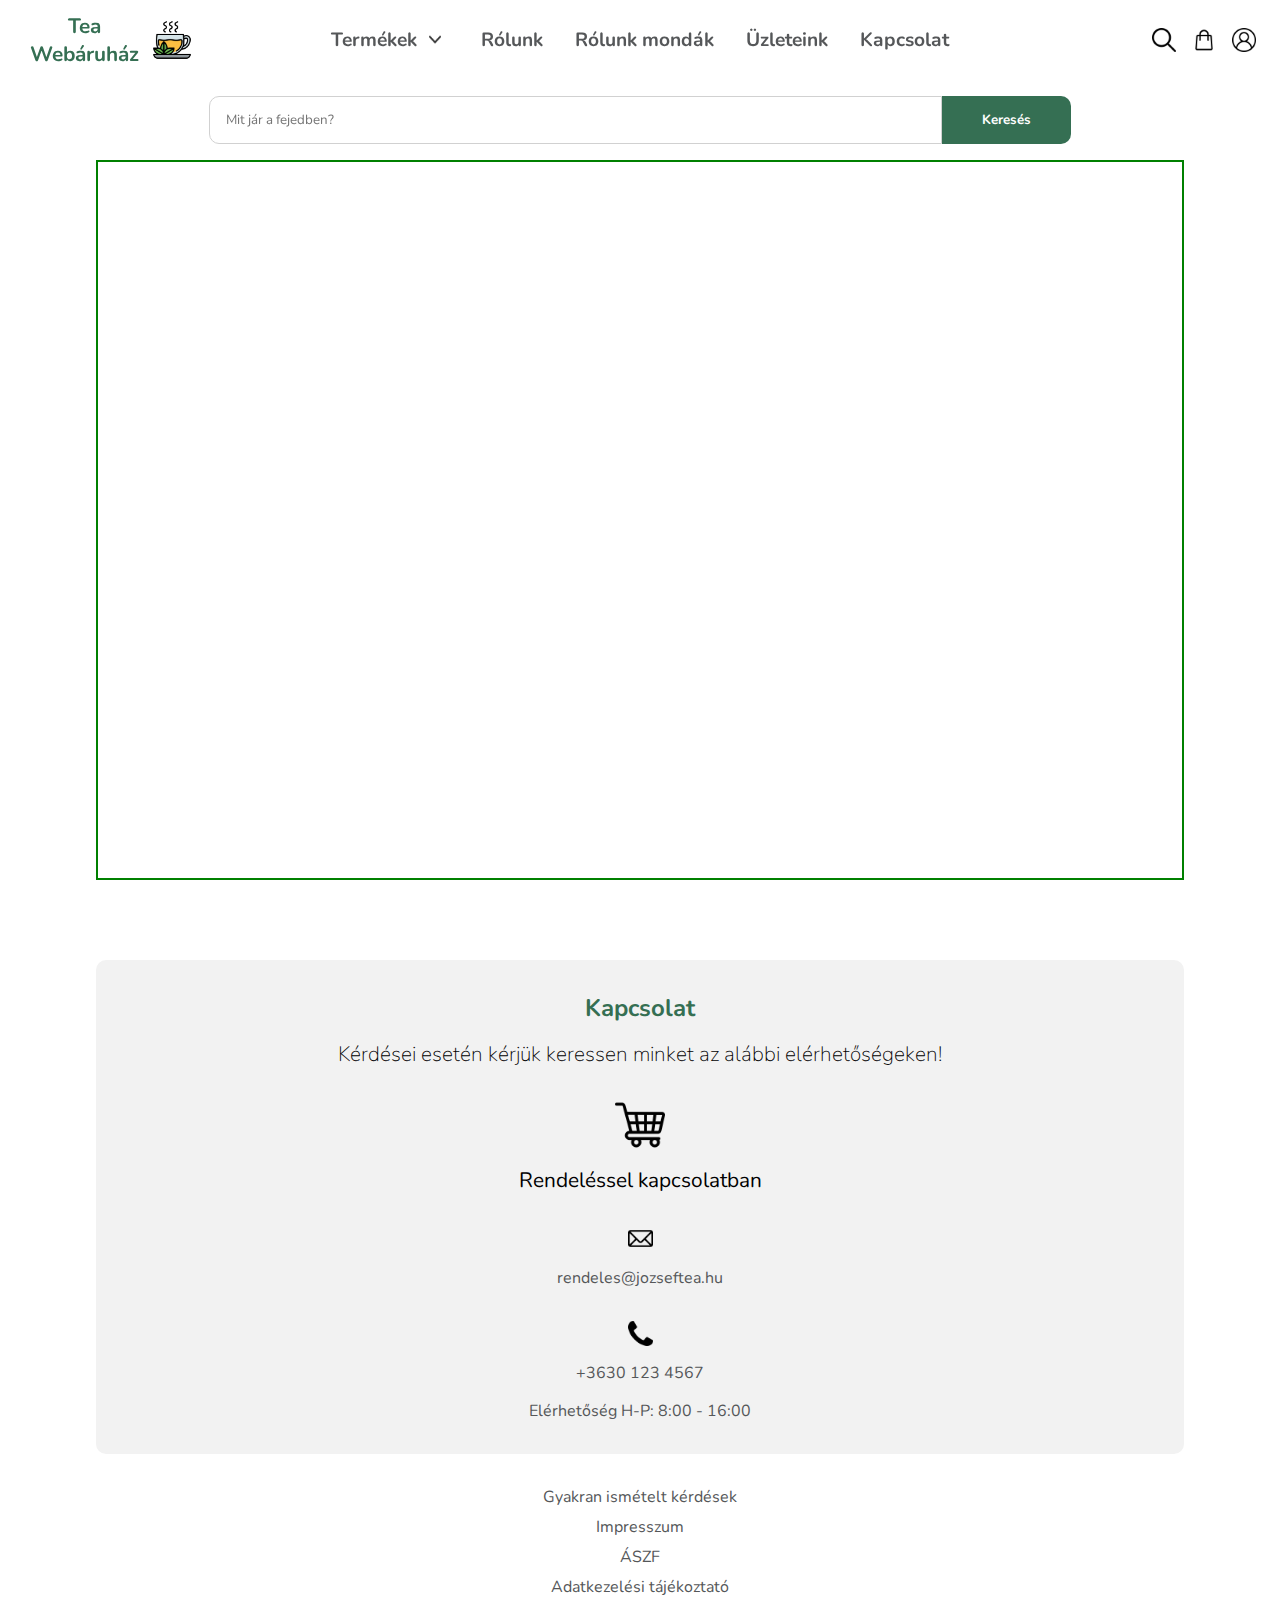
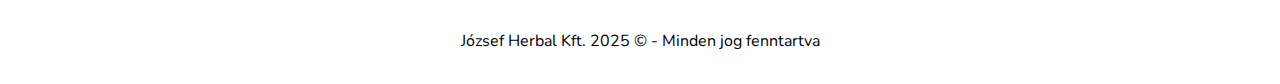
==== product.html @ 887c39f0 "footer.js, product.js header.css, product.css product.html módosítva" ====
<!DOCTYPE html>
<html lang="en">
<head>
    <meta charset="UTF-8">
    <meta name="viewport" content="width=device-width, initial-scale=1.0">
    <title>Product</title>
    <link rel="stylesheet" href="./style/config.css">
    <link rel="stylesheet" href="./style/home/home.css">
    <link rel="stylesheet" href="./style/product.css">
</head>
<body>
    <header id="header">
        <!--NAV BAR begins-->
        <nav class="navbar">    
        </nav>
        <!-- NAV BAR end-->
    </header>

    <section class="product-details">
        </div>
        <div class="actial-image">
        </div>
        <div class="product"></div>
    </section>

    <footer class="footer"></footer>

    <script src="./js/nav.js"></script>
    <script src="./js/footer.js"></script>
    
</body>
</html>
---- style/config.css ----
:root {

--font-color-green: rgb(53,111,83);
--font-color-grey: rgb(85,87,89);
--font-color-darkgrey: rgb(51,51,51);
--font-color-white: rgb(255,255,255);


--background-color-green: rgb(53,111,83);
--background-color-white: rgb(255,255,255);
--background-color-lightgrey: rgb(242,242,242);
--background-color-darkgrey:rgb(51,51,51);
--background-color-vanilia:#fffae6;
--background-color-mobileUnderlay: rgb(0, 0, 0);

}

@font-face {
    font-family: Nunito;
    src: url(../assets/font/Nunito/Nunito-VariableFont_wght.ttf);
}

* {
    margin: 0;
    padding: 0;
    box-sizing: border-box;
    text-decoration: none;
    list-style: none; 
    font-family: Nunito;
    /* user-select: none; */
    text-wrap: pretty;

}

html {
    font-size: 16px;
}

h2 {
    padding: 1rem 0 0 1rem;
    color: var(--font-color-green);
}
---- style/home/home.css ----
@import 'header.css';
@import 'search.css';
@import 'carousel1.css';
@import 'about.css';
@import 'shops.css';
@import 'footer.css';
---- style/product.css ----
@media screen and (min-width: 992px) {
    .product-details {
        width: 85%;
        height: 80vh;
        /* padding: 2rem 0; */
        margin: 5rem auto 3rem;
        border: 2px solid green;
    }
}
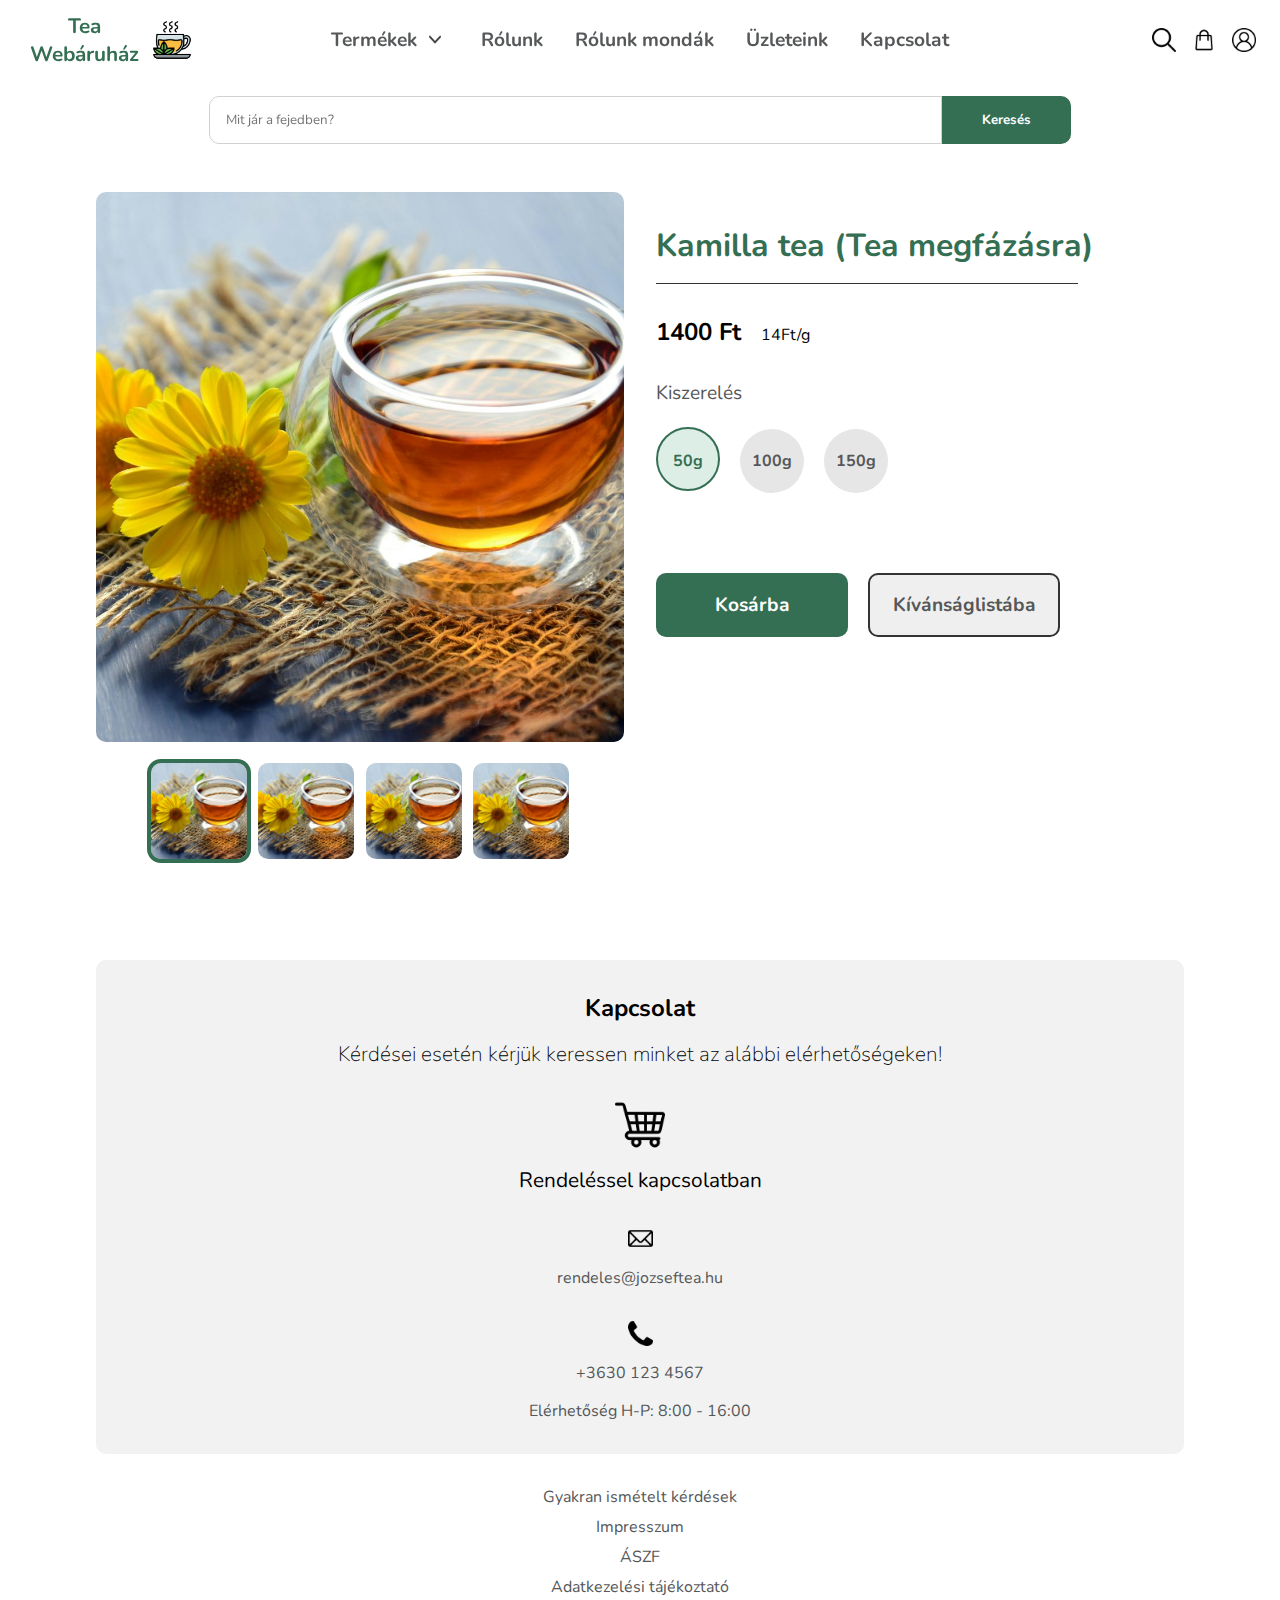
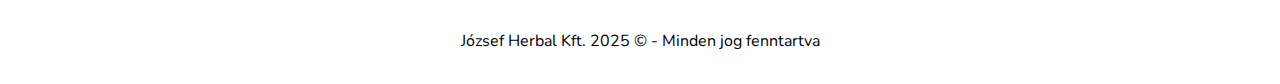
==== commit 0497735a: "product.css elkészült" ====
--- a/product.html
+++ b/product.html
@@ -4,6 +4,7 @@
     <meta charset="UTF-8">
     <meta name="viewport" content="width=device-width, initial-scale=1.0">
     <title>Product</title>
+    <link rel="shortcut icon" href="./assets/icons/leaf.png" type="image/x-icon">
     <link rel="stylesheet" href="./style/config.css">
     <link rel="stylesheet" href="./style/home/home.css">
     <link rel="stylesheet" href="./style/product.css">
@@ -16,11 +17,37 @@
         <!-- NAV BAR end-->
     </header>
 
-    <section class="product-details">
+    <section class="product-details-container">
+        <div class="product-image-container">
+            <img src="./assets/photos/Kamilla_tea.jpg" alt="Kamilla tea">
+            <div class="product-carousel-container">
+                <img src="./assets/photos/Kamilla_tea.jpg" class="active" alt="Kamilla-tea">
+                <img src="./assets/photos/Kamilla_tea.jpg" alt="Kamilla-tea">
+                <img src="./assets/photos/Kamilla_tea.jpg" alt="Kamilla-tea">
+                <img src="./assets/photos/Kamilla_tea.jpg" alt="Kamilla-tea">
+            </div>
         </div>
-        <div class="actial-image">
+        <div class="product-details">
+            <h2>Kamilla tea (Tea megfázásra)</h2>
+            <div class="line"></div>
+            <div class="price-container">
+                <span class="price">1400 Ft</span>
+                <span>14Ft/g</span>
+            </div>
+            <div class="packaging">Kiszerelés</div>
+            <input type="radio" name="weight" value="50g" id="weight-50g" hidden checked>
+            <label for="weight-50g" class="weight-btn check">50g</label>
+            <input type="radio" name="weight" value="100g"  id="weight-100g" hidden>
+            <label for="weight-100g" class="weight-btn">100g</label>
+            <input type="radio" name="weight" value="150g" id="weight-150g" hidden>
+            <label for="weight-150g" class="weight-btn">150g</label>
+            <div class="btn-container">
+                <button class="btn cart-btn">Kosárba</button>
+                <button class="btn wish-btn">Kívánságlistába</button>
+            </div>
         </div>
-        <div class="product"></div>
+
+        
     </section>
 
     <footer class="footer"></footer>
--- a/style/config.css
+++ b/style/config.css
@@ -7,8 +7,10 @@
 
 
 --background-color-green: rgb(53,111,83);
+--background-color-lightgreen: hsl(151, 35%, 90%);
 --background-color-white: rgb(255,255,255);
 --background-color-lightgrey: rgb(242,242,242);
+--background-color-lightgrey2: hsl(0, 0%, 90%);
 --background-color-darkgrey:rgb(51,51,51);
 --background-color-vanilia:#fffae6;
 --background-color-mobileUnderlay: rgb(0, 0, 0);
@@ -36,7 +38,3 @@
     font-size: 16px;
 }
 
-h2 {
-    padding: 1rem 0 0 1rem;
-    color: var(--font-color-green);
-}--- a/style/product.css
+++ b/style/product.css
@@ -1,9 +1,115 @@
 @media screen and (min-width: 992px) {
-    .product-details {
+    .product-details-container {
+        display: grid;
+        grid-template-columns: repeat(2, 1fr);
         width: 85%;
         height: 80vh;
-        /* padding: 2rem 0; */
+        gap: 2rem;
+        padding-top: 2rem;
         margin: 5rem auto 3rem;
-        border: 2px solid green;
+    }
+
+    .product-image-container {
+        display: flex;
+        flex-direction: column;
+        height: 100%;
+       
+    }
+    .product-image-container img {
+        height: 80%;
+        width: 100%;
+        border-radius: 10px;
+        object-fit: cover;
+        
+    }
+    .product-carousel-container {
+        display: flex;
+        justify-content: center;
+        align-items: center;
+        gap: .7rem;
+        height: 20%;
+        width: 100%;
+    }
+
+    .product-carousel-container img {
+        width: 6rem;
+        height: 6rem;
+        cursor: pointer;
+    }
+
+    .product-carousel-container img.active {
+        outline: 4px solid var(--background-color-green);
+    }
+
+    .product-details h2 {
+        color: var(--font-color-green);
+        font-size: 2rem;
+        padding: 2rem 0 1rem;
+    }
+
+    .line {
+        height: 1px;
+        width: 80%;
+        background-color: var(--background-color-darkgrey);
+    }
+
+    .price-container {
+        padding: 2rem 0 2rem;
+    }
+
+    .price {
+        font-weight: bold;
+        font-size: 1.5rem;
+        margin-right: 1rem;
+        padding-bottom: 5rem;
+    }
+
+    .packaging {
+        color: var(--font-color-grey);
+        font-size: 1.2rem;
+        padding-bottom: 1.3rem;
+    }
+
+    .weight-btn {
+        display: inline-block;
+        width: 4rem;
+        height: 4rem;
+        background-color: var(--background-color-lightgrey2);
+        color: var(--font-color-grey);
+        text-align: center;
+        font-weight: bold;
+        line-height: 4rem;
+        border-radius: 50%;
+        margin-right: 1rem;
+    }
+    
+    .weight-btn.check {
+        background-color: var(--background-color-lightgreen);
+        border: 2px solid var(--background-color-green);
+        color: var(--font-color-green);
+    }
+
+    .btn-container {
+        padding-top: 5rem;
+    }
+
+    .btn {
+        border: none;
+        width: 15vw;
+        height: 4rem;
+        border-radius: 10px;
+        font-weight: bold;
+        font-size: 1.2rem;
+    }
+
+    .cart-btn {
+        background-color: var(--background-color-green);
+        color: var(--font-color-white);
+        margin-right: 1rem;
+    }
+
+    .wish-btn {
+        border: 2px solid var(--background-color-darkgrey);
+        color: var(--font-color-grey);
     }
 }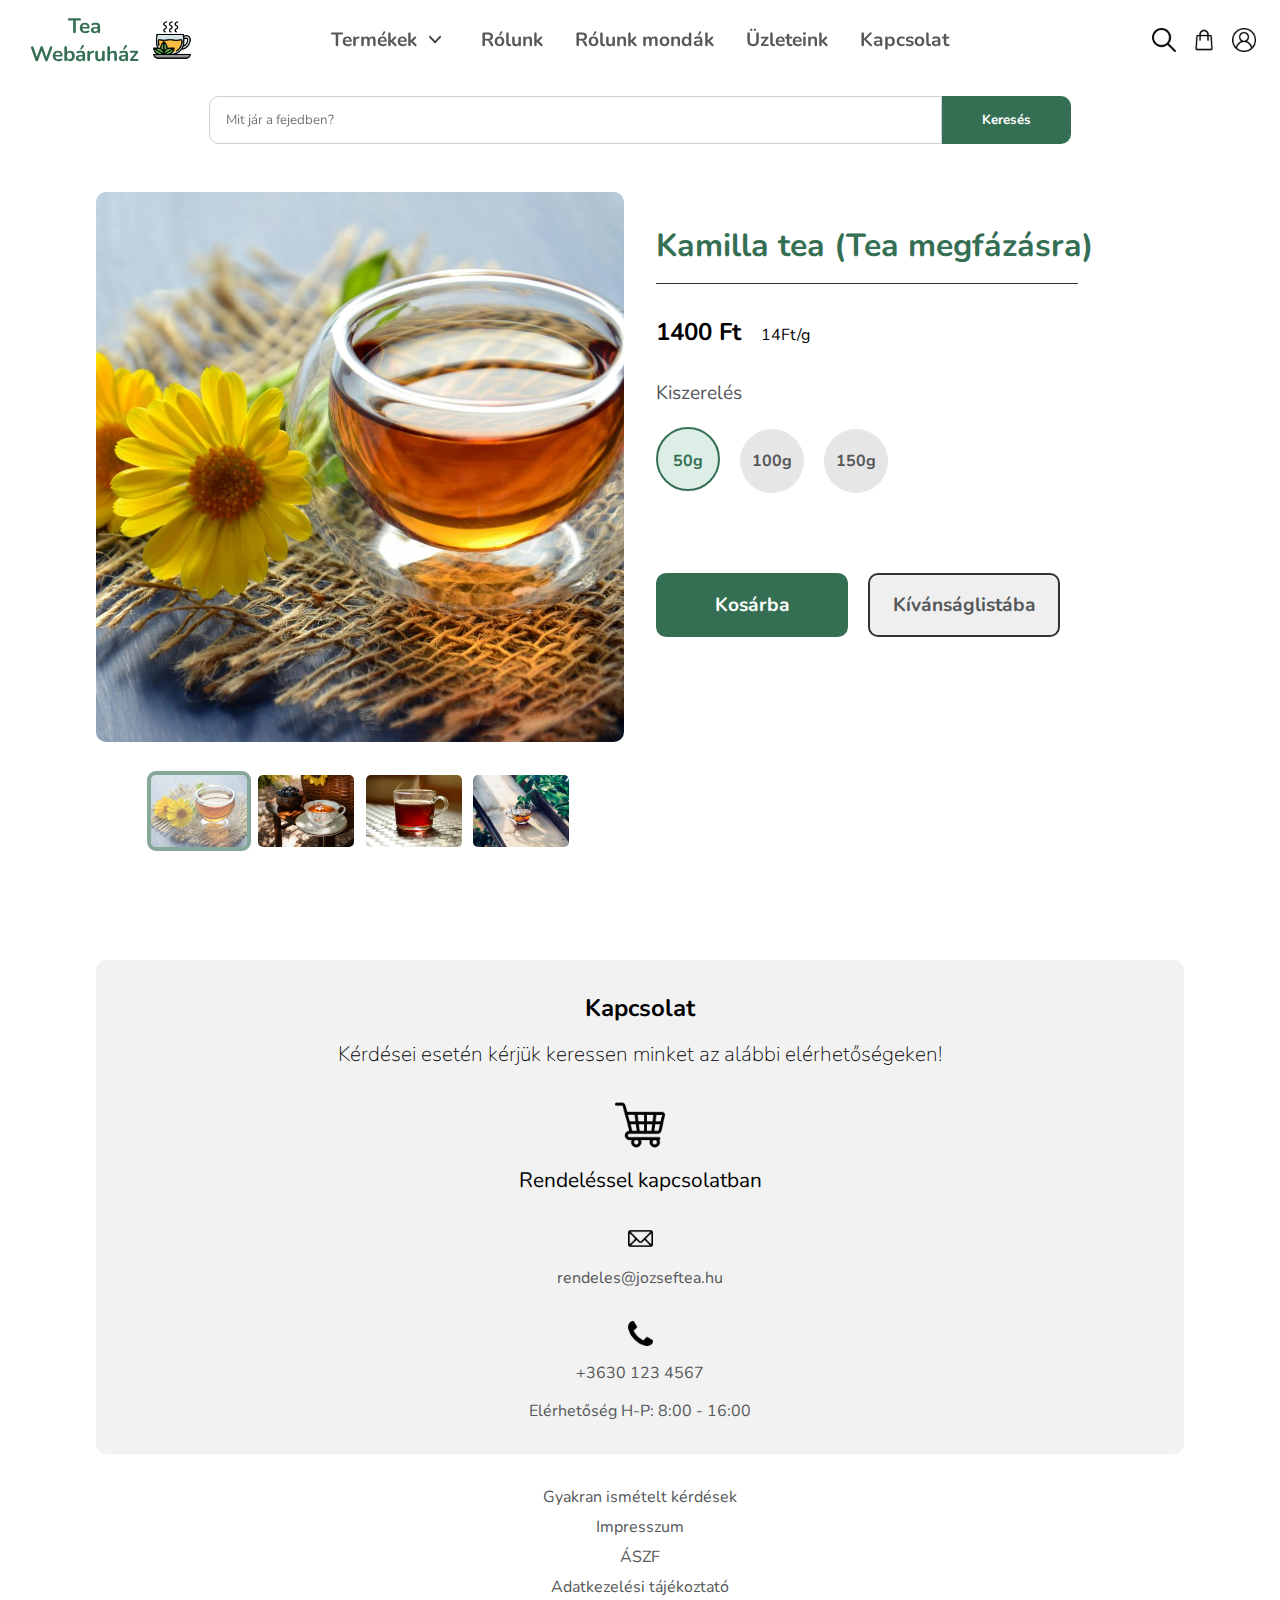
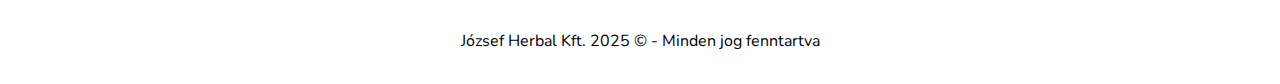
==== commit 2f934dd3: "kamilla képek hozzáadva, product.js product.html confog.css home.css product.css módosíta" ====
--- a/product.html
+++ b/product.html
@@ -18,13 +18,13 @@
     </header>
 
     <section class="product-details-container">
-        <div class="product-image-container">
-            <img src="./assets/photos/Kamilla_tea.jpg" alt="Kamilla tea">
-            <div class="product-carousel-container">
-                <img src="./assets/photos/Kamilla_tea.jpg" class="active" alt="Kamilla-tea">
-                <img src="./assets/photos/Kamilla_tea.jpg" alt="Kamilla-tea">
-                <img src="./assets/photos/Kamilla_tea.jpg" alt="Kamilla-tea">
-                <img src="./assets/photos/Kamilla_tea.jpg" alt="Kamilla-tea">
+        <div class="product-slide-container">
+            <div class="product-slider"></div>
+            <div class="product-images-container">
+                <img src="./assets/photos/Kamilla-tea/Kamilla_tea0.jpg" class="active" alt="Kamilla-tea">
+                <img src="./assets/photos/Kamilla-tea/Kamilla_tea1.jpg" alt="Kamilla-tea">
+                <img src="./assets/photos/Kamilla-tea/Kamilla_tea2.jpg" alt="Kamilla-tea">
+                <img src="./assets/photos/Kamilla-tea/Kamilla_tea3.jpg" alt="Kamilla-tea">
             </div>
         </div>
         <div class="product-details">
@@ -51,7 +51,7 @@
     </section>
 
     <footer class="footer"></footer>
-
+    <script src="./js/product.js"></script>
     <script src="./js/nav.js"></script>
     <script src="./js/footer.js"></script>
     
--- a/style/config.css
+++ b/style/config.css
@@ -8,6 +8,7 @@
 
 --background-color-green: rgb(53,111,83);
 --background-color-lightgreen: hsl(151, 35%, 90%);
+--background-color-lightgreen-btn: hsl(151, 35%, 50%);
 --background-color-white: rgb(255,255,255);
 --background-color-lightgrey: rgb(242,242,242);
 --background-color-lightgrey2: hsl(0, 0%, 90%);
--- a/style/home/home.css
+++ b/style/home/home.css
@@ -1,5 +1,4 @@
 @import 'header.css';
-@import 'search.css';
 @import 'carousel1.css';
 @import 'about.css';
 @import 'shops.css';
--- a/style/product.css
+++ b/style/product.css
@@ -9,36 +9,34 @@
         margin: 5rem auto 3rem;
     }
 
-    .product-image-container {
-        display: flex;
-        flex-direction: column;
-        height: 100%;
-       
+    .product-slider {
+        height: 80%;
+        background-image: url(../assets/photos/Kamilla-tea/Kamilla_tea0.jpg);
+        background-repeat: no-repeat;
+        background-position: center;
+        background-size: cover;
+        border-radius: 10px;       
     }
-    .product-image-container img {
-        height: 80%;
-        width: 100%;
-        border-radius: 10px;
-        object-fit: cover;
-        
-    }
-    .product-carousel-container {
+
+    .product-images-container {
+        margin: 0 auto;
         display: flex;
         justify-content: center;
         align-items: center;
         gap: .7rem;
         height: 20%;
-        width: 100%;
+        width: 80%;
     }
 
-    .product-carousel-container img {
+    .product-images-container img {
         width: 6rem;
-        height: 6rem;
         cursor: pointer;
+        border-radius: 5px;        
     }
 
-    .product-carousel-container img.active {
+    .product-images-container img.active {
         outline: 4px solid var(--background-color-green);
+        opacity: .6;
     }
 
     .product-details h2 {
@@ -81,6 +79,8 @@
         line-height: 4rem;
         border-radius: 50%;
         margin-right: 1rem;
+        cursor: pointer;
+        user-select: none;
     }
     
     .weight-btn.check {
@@ -100,6 +100,7 @@
         border-radius: 10px;
         font-weight: bold;
         font-size: 1.2rem;
+        cursor: pointer;
     }
 
     .cart-btn {
@@ -108,6 +109,10 @@
         margin-right: 1rem;
     }
 
+    .cart-btn:hover {
+        background-color: var(--background-color-lightgreen-btn);
+    }
+
     .wish-btn {
         border: 2px solid var(--background-color-darkgrey);
         color: var(--font-color-grey);
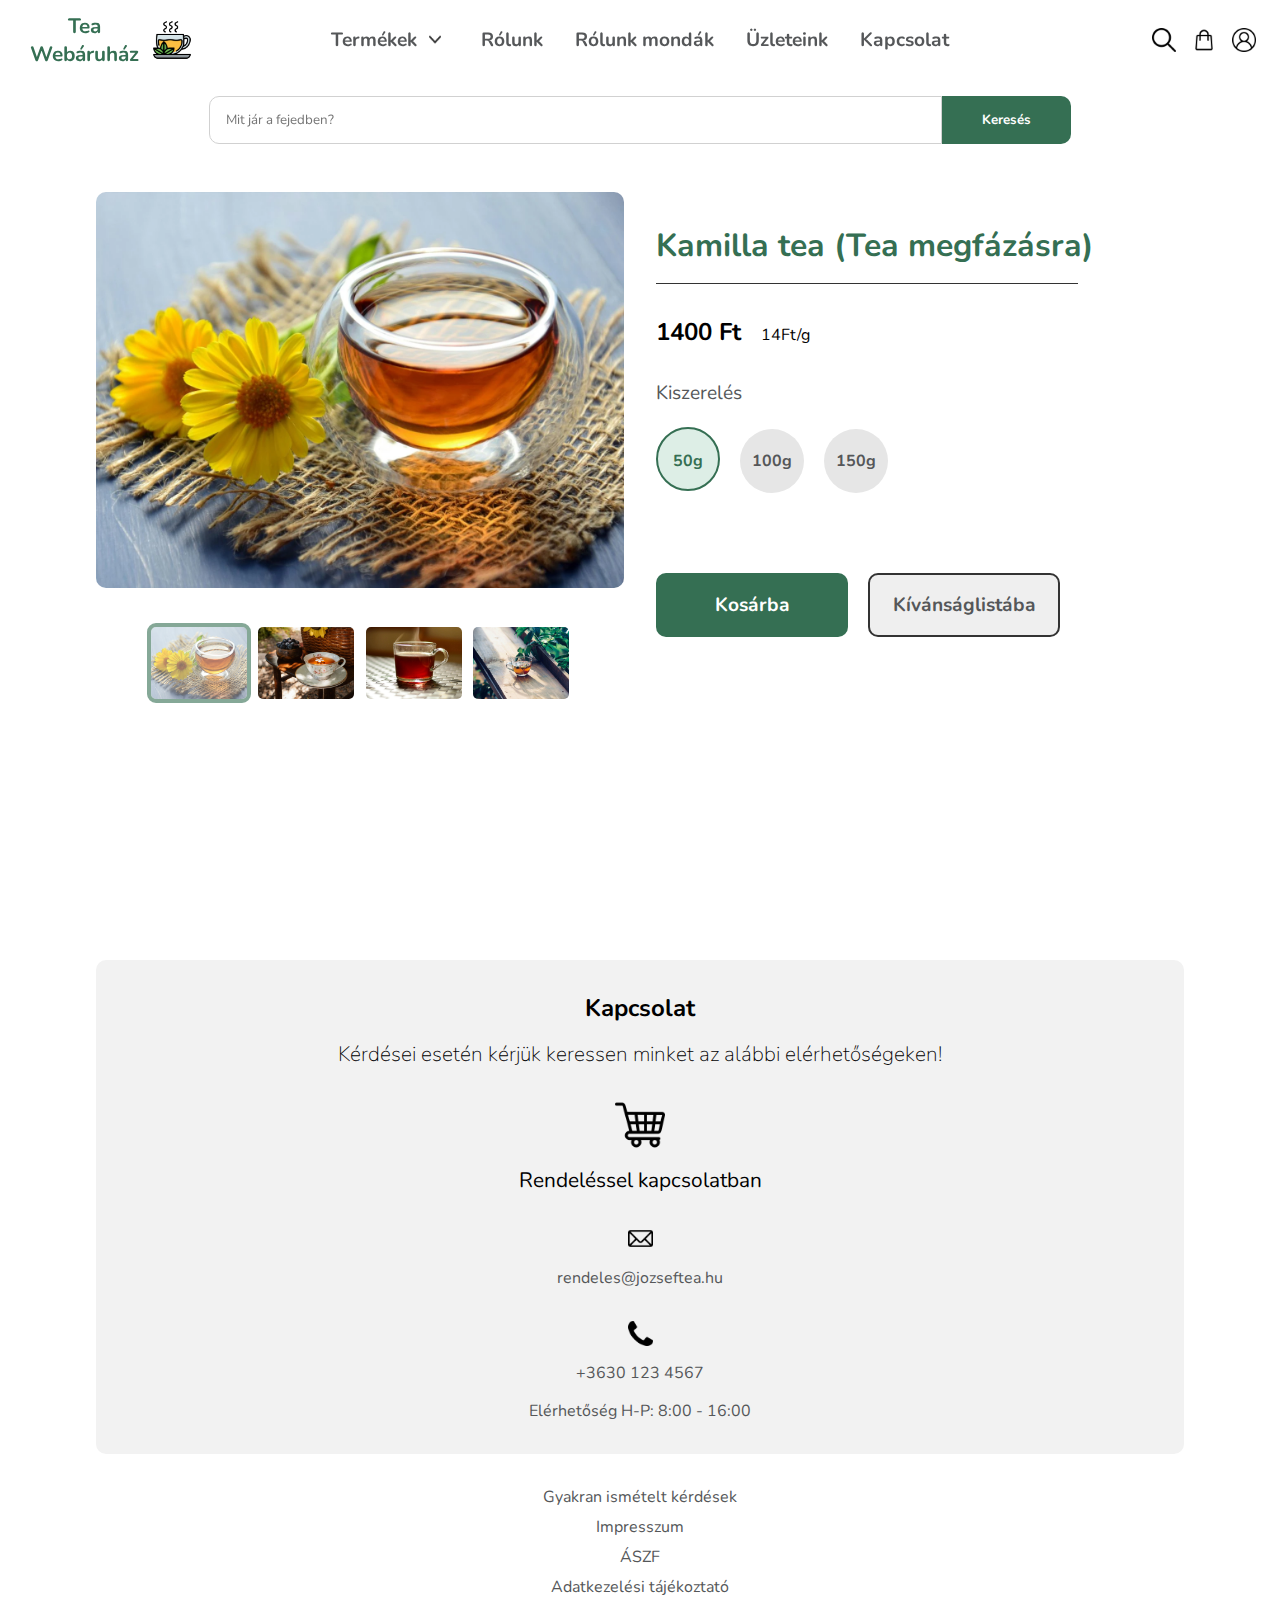
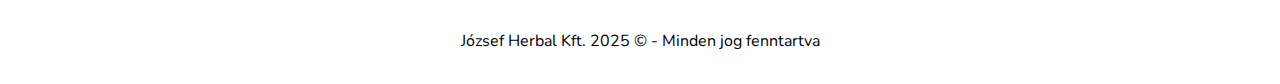
==== commit 3844d9c2: "webp képek importálva, inndex.html módosítva, product.js kommentek módosítva, product.html és produc" ====
--- a/product.html
+++ b/product.html
@@ -19,12 +19,12 @@
 
     <section class="product-details-container">
         <div class="product-slide-container">
-            <div class="product-slider"></div>
+            <img class="product-slider" src="./assets/photos/Kamilla-tea/Kamilla_tea0.webp"></img>
             <div class="product-images-container">
-                <img src="./assets/photos/Kamilla-tea/Kamilla_tea0.jpg" class="active" alt="Kamilla-tea">
-                <img src="./assets/photos/Kamilla-tea/Kamilla_tea1.jpg" alt="Kamilla-tea">
-                <img src="./assets/photos/Kamilla-tea/Kamilla_tea2.jpg" alt="Kamilla-tea">
-                <img src="./assets/photos/Kamilla-tea/Kamilla_tea3.jpg" alt="Kamilla-tea">
+                <img src="./assets/photos/Kamilla-tea/Kamilla_tea0.webp" class="Kamilla active" alt="Kamilla-tea">
+                <img src="./assets/photos/Kamilla-tea/Kamilla_tea1.webp" class="Kamilla" alt="Kamilla-tea">
+                <img src="./assets/photos/Kamilla-tea/Kamilla_tea2.webp" class="Kamilla" alt="Kamilla-tea">
+                <img src="./assets/photos/Kamilla-tea/Kamilla_tea3.webp" class="Kamilla" alt="Kamilla-tea">
             </div>
         </div>
         <div class="product-details">
@@ -46,11 +46,10 @@
                 <button class="btn wish-btn">Kívánságlistába</button>
             </div>
         </div>
-
-        
     </section>
 
     <footer class="footer"></footer>
+    
     <script src="./js/product.js"></script>
     <script src="./js/nav.js"></script>
     <script src="./js/footer.js"></script>
--- a/style/product.css
+++ b/style/product.css
@@ -10,11 +10,12 @@
     }
 
     .product-slider {
-        height: 80%;
-        background-image: url(../assets/photos/Kamilla-tea/Kamilla_tea0.jpg);
-        background-repeat: no-repeat;
+        width: 100%;
+        /*background-image: url(../assets/photos/Kamilla-tea/Kamilla_tea0.webp);*/
+        /* background-repeat: no-repeat;
         background-position: center;
-        background-size: cover;
+        background-size: cover; */
+
         border-radius: 10px;       
     }
 
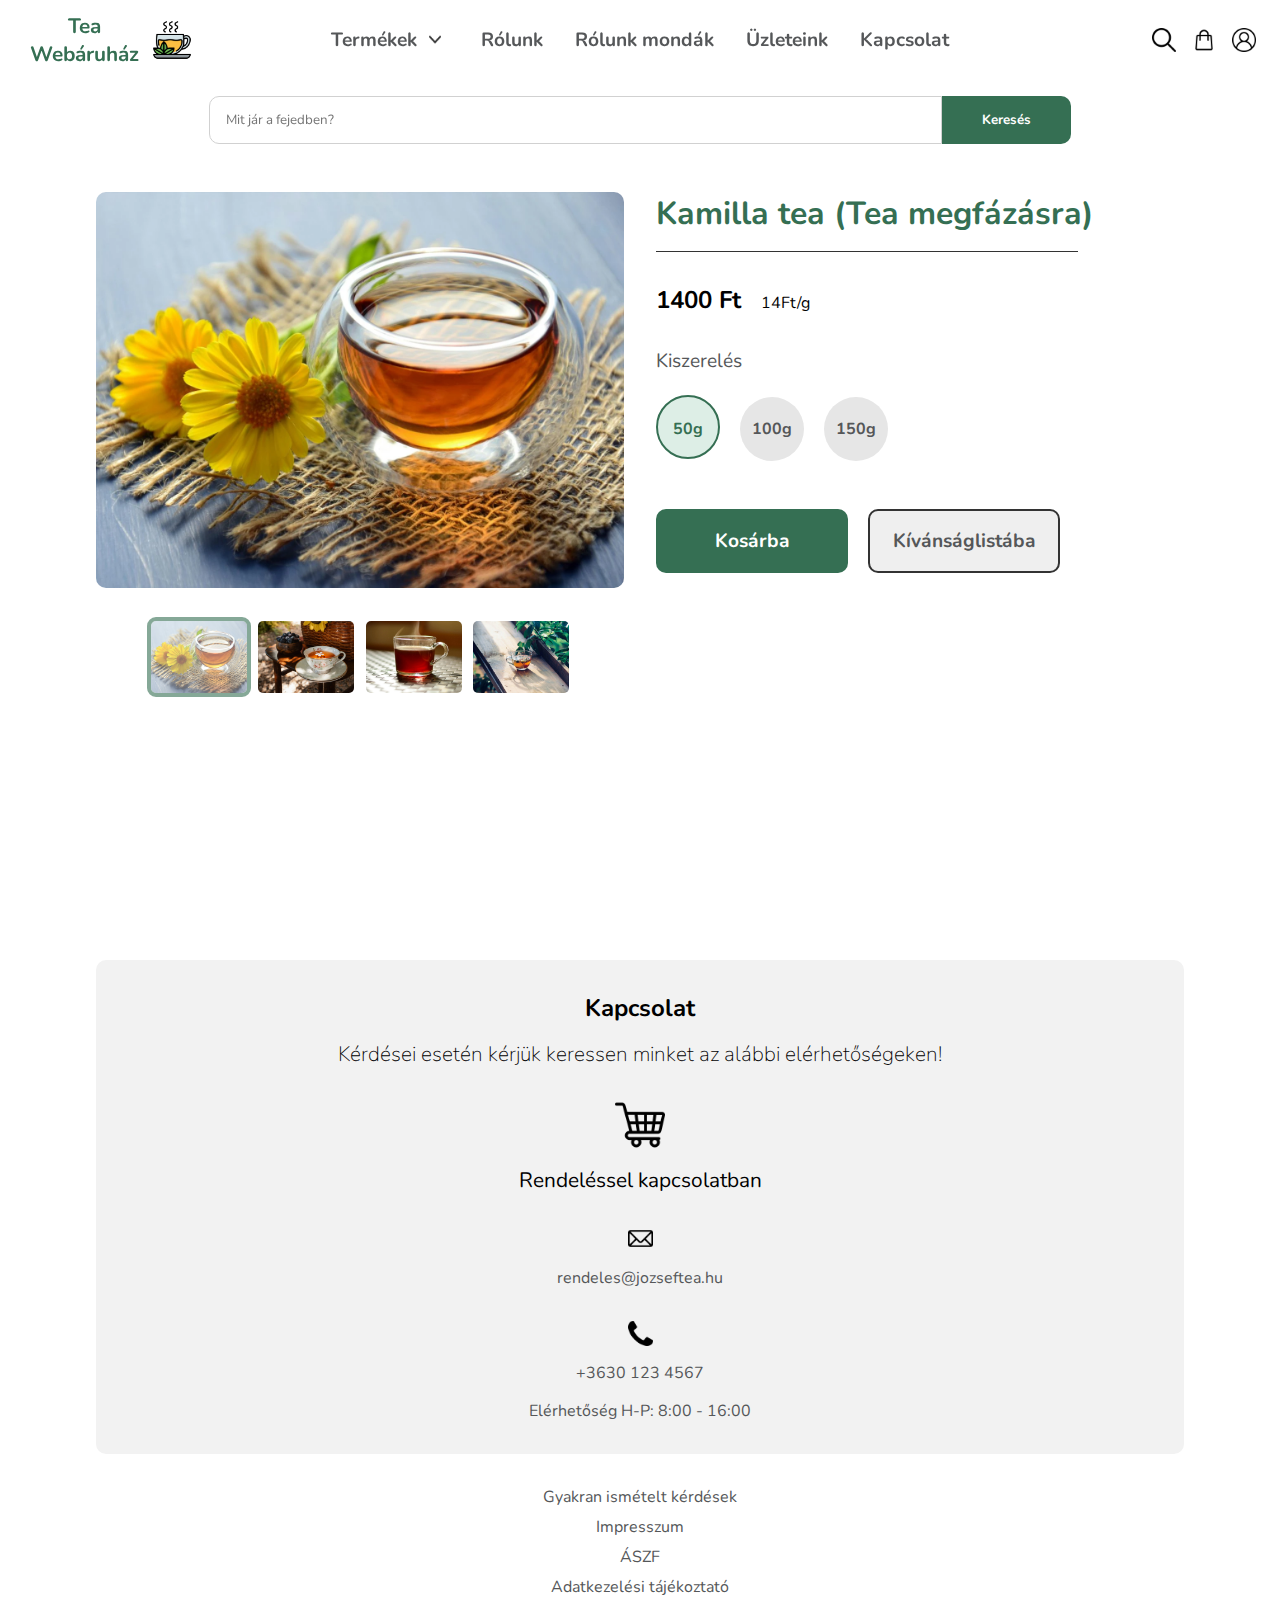
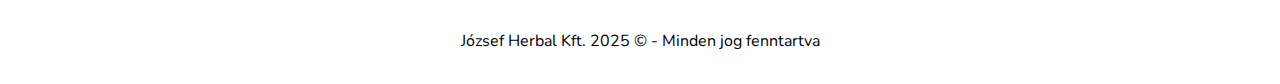
==== commit d092f645: "product reszponzivitás kész" ====
--- a/product.html
+++ b/product.html
@@ -18,7 +18,7 @@
     </header>
 
     <section class="product-details-container">
-        <div class="product-slide-container">
+        <div class="product-slider-container">
             <img class="product-slider" src="./assets/photos/Kamilla-tea/Kamilla_tea0.webp"></img>
             <div class="product-images-container">
                 <img src="./assets/photos/Kamilla-tea/Kamilla_tea0.webp" class="Kamilla active" alt="Kamilla-tea">
--- a/style/product.css
+++ b/style/product.css
@@ -1,3 +1,107 @@
+.product-details-container {
+    width: 85%;
+    padding-top: 2rem;
+    margin: 5rem auto 3rem;
+
+}
+
+.product-slider {
+    display: none;
+}
+
+.product-images-container {
+    display: flex;
+}
+
+.Kamilla {
+    width: 100%;
+    border-radius: 10px;
+}
+
+.product-details h2 {
+    color: var(--font-color-green);
+    font-size: 2rem;
+    padding: 2rem 0 1rem;
+}
+
+.line {
+    height: 1px;
+    width: 80%;
+    background-color: var(--background-color-darkgrey);
+}
+
+.price-container {
+    padding: 2rem 0 2rem;
+}
+
+.price {
+    font-weight: bold;
+    font-size: 1.5rem;
+    margin-right: 1rem;
+    padding-bottom: 5rem;
+}
+
+.packaging {
+    color: var(--font-color-grey);
+    font-size: 1.2rem;
+    padding-bottom: 1.3rem;
+}
+
+.weight-btn {
+    display: inline-block;
+    width: 4rem;
+    height: 4rem;
+    background-color: var(--background-color-lightgrey2);
+    color: var(--font-color-grey);
+    text-align: center;
+    font-weight: bold;
+    line-height: 4rem;
+    border-radius: 50%;
+    margin-right: 1rem;
+    cursor: pointer;
+    user-select: none;
+}
+
+.weight-btn.check {
+    background-color: var(--background-color-lightgreen);
+    border: 2px solid var(--background-color-green);
+    color: var(--font-color-green);
+}
+
+.btn-container {
+    margin-top: 5rem;
+}
+
+.btn {
+    border: none;
+    width: 15vw;
+    height: 4rem;
+    border-radius: 10px;
+    font-weight: bold;
+    font-size: 1.2rem;
+    cursor: pointer;
+    padding: 1rem;
+}
+
+.cart-btn {
+    background-color: var(--background-color-green);
+    color: var(--font-color-white);
+    margin-right: 1rem;
+    min-width: 110px;
+}
+
+.cart-btn:hover {
+    background-color: var(--background-color-lightgreen-btn);
+}
+
+.wish-btn {
+    margin-top: 1rem;
+    border: 2px solid var(--background-color-darkgrey);
+    color: var(--font-color-grey);
+    min-width: 190px;
+}
+
+
 @media screen and (min-width: 992px) {
     .product-details-container {
         display: grid;
@@ -5,17 +109,11 @@
         width: 85%;
         height: 80vh;
         gap: 2rem;
-        padding-top: 2rem;
-        margin: 5rem auto 3rem;
     }
 
     .product-slider {
+        display: block;
         width: 100%;
-        /*background-image: url(../assets/photos/Kamilla-tea/Kamilla_tea0.webp);*/
-        /* background-repeat: no-repeat;
-        background-position: center;
-        background-size: cover; */
-
         border-radius: 10px;       
     }
 
@@ -29,10 +127,16 @@
         width: 80%;
     }
 
-    .product-images-container img {
+    .Kamilla {
         width: 6rem;
         cursor: pointer;
         border-radius: 5px;        
+    }
+
+    .product-details h2 {
+        color: var(--font-color-green);
+        font-size: 2rem;
+        padding: 0 0 1rem;
     }
 
     .product-images-container img.active {
@@ -40,58 +144,9 @@
         opacity: .6;
     }
 
-    .product-details h2 {
-        color: var(--font-color-green);
-        font-size: 2rem;
-        padding: 2rem 0 1rem;
-    }
-
-    .line {
-        height: 1px;
-        width: 80%;
-        background-color: var(--background-color-darkgrey);
-    }
-
-    .price-container {
-        padding: 2rem 0 2rem;
-    }
-
-    .price {
-        font-weight: bold;
-        font-size: 1.5rem;
-        margin-right: 1rem;
-        padding-bottom: 5rem;
-    }
-
-    .packaging {
-        color: var(--font-color-grey);
-        font-size: 1.2rem;
-        padding-bottom: 1.3rem;
-    }
-
-    .weight-btn {
-        display: inline-block;
-        width: 4rem;
-        height: 4rem;
-        background-color: var(--background-color-lightgrey2);
-        color: var(--font-color-grey);
-        text-align: center;
-        font-weight: bold;
-        line-height: 4rem;
-        border-radius: 50%;
-        margin-right: 1rem;
-        cursor: pointer;
-        user-select: none;
-    }
-    
-    .weight-btn.check {
-        background-color: var(--background-color-lightgreen);
-        border: 2px solid var(--background-color-green);
-        color: var(--font-color-green);
-    }
-
     .btn-container {
-        padding-top: 5rem;
+        padding: 0;
+        margin-top: 3rem;
     }
 
     .btn {
@@ -117,5 +172,6 @@
     .wish-btn {
         border: 2px solid var(--background-color-darkgrey);
         color: var(--font-color-grey);
+        margin-top: 0;
     }
 }